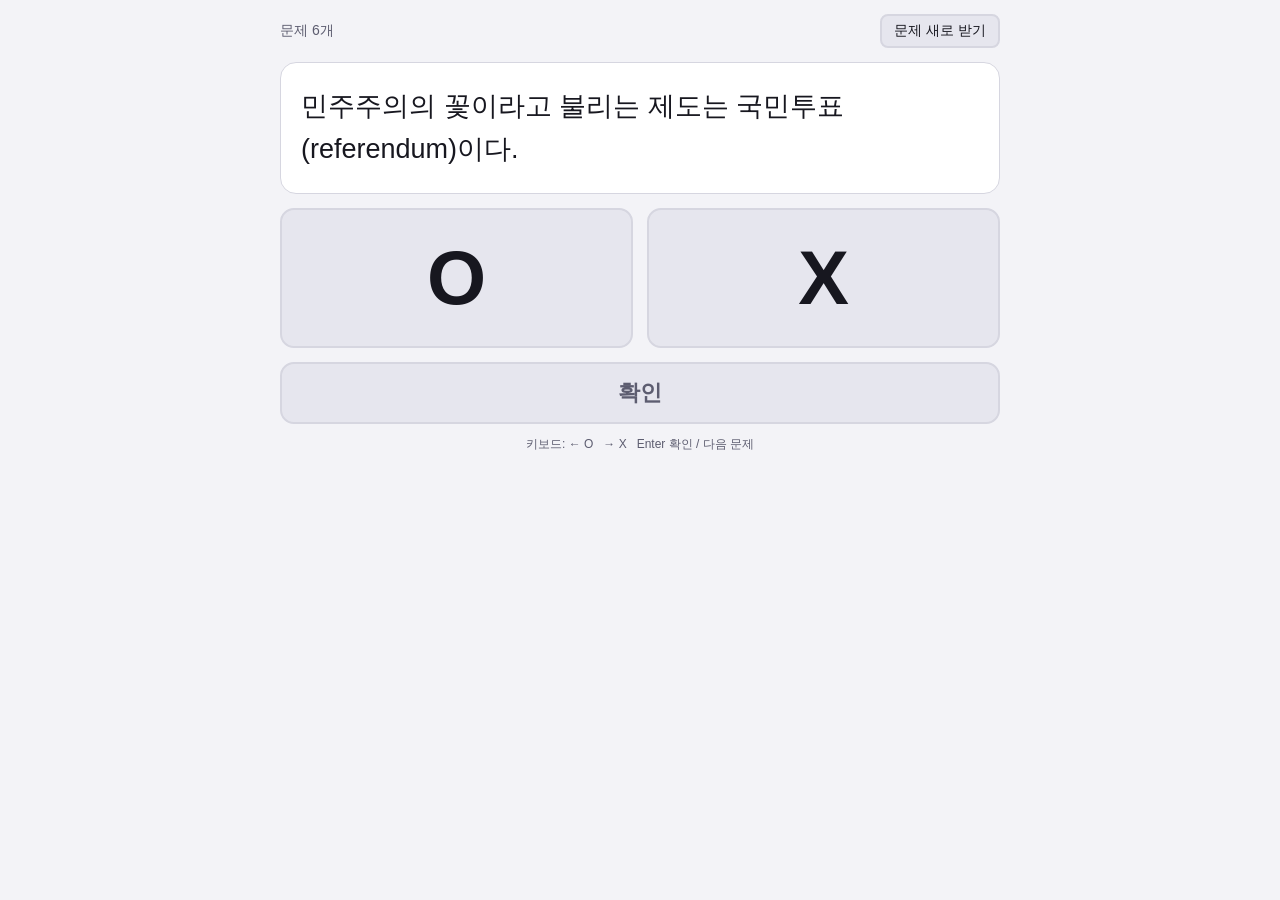
==== quiz.html @ 244ef82b "Add files via upload" ====
<!DOCTYPE html>
<html lang="ko">
<head>
<meta charset="utf-8">
<meta name="viewport" content="width=device-width, initial-scale=1, viewport-fit=cover">
<meta name="theme-color" content="#16161f">
<meta name="apple-mobile-web-app-capable" content="yes">
<meta name="mobile-web-app-capable" content="yes">
<meta name="apple-mobile-web-app-title" content="OX 풀기">
<link rel="icon" href="icon.png">
<link rel="apple-touch-icon" href="icon.png">
<title>OX 풀기</title>
<style>
  :root {
    --bg: #16161f; --card: #22222e; --line: #3a3a4c; --text: #f2f2f6; --sub: #a4a4b8;
    --o: #3d9a5c; --x: #c8504f; --pick: #ffd75a; --ok: #6fdc8c; --bad: #ff7b7b; --btn: #343447;
  }
  @media (prefers-color-scheme: light) {
    :root { --bg: #f3f3f7; --card: #ffffff; --line: #d6d6e0; --text: #17171f; --sub: #5d5d70;
            --btn: #e6e6ee; --ok: #1f8a43; --bad: #c62f2f; --pick: #f2b800; }
  }
  * { box-sizing: border-box; }
  html, body { margin: 0; height: 100%; background: var(--bg); color: var(--text);
    font-family: "Pretendard", "Apple SD Gothic Neo", "Malgun Gothic", "Noto Sans KR", sans-serif;
    -webkit-tap-highlight-color: transparent; -webkit-text-size-adjust: 100%; }
  body { display: flex; flex-direction: column; align-items: center;
    padding: max(14px, env(safe-area-inset-top)) 14px max(14px, env(safe-area-inset-bottom)); }
  main { width: 100%; max-width: 720px; display: flex; flex-direction: column; gap: 14px; flex: 1; }

  .top { display: flex; justify-content: space-between; align-items: center; color: var(--sub); font-size: 14px; }
  .top button { font-size: 14px; padding: 6px 12px; min-height: 0; border-radius: 8px; }

  .card { background: var(--card); border: 1px solid var(--line); border-radius: 16px; padding: 22px 20px; }
  #question { font-size: clamp(20px, 5.2vw, 27px); line-height: 1.6; word-break: keep-all; overflow-wrap: anywhere; white-space: pre-wrap; }
  .card img { display: block; max-width: 100%; max-height: 45vh; margin: 12px auto 0; border-radius: 8px; background: #fff; }

  .choices { display: grid; grid-template-columns: 1fr 1fr; gap: 14px; }
  button { font: inherit; color: var(--text); background: var(--btn); border: 2px solid var(--line);
    border-radius: 14px; cursor: pointer; touch-action: manipulation; user-select: none; -webkit-user-select: none; }
  .choice { height: clamp(96px, 20vh, 140px); font-size: clamp(54px, 14vw, 76px); font-weight: 800; line-height: 1; }
  .choice.sel { border-color: var(--pick); box-shadow: 0 0 0 3px var(--pick) inset; }
  .choice.right { background: var(--o); border-color: var(--o); color: #fff; }
  .choice.wrong { background: var(--x); border-color: var(--x); color: #fff; }
  .choice:disabled { cursor: default; }
  .choice:not(:disabled):active, #action:not(:disabled):active { transform: translateY(2px); }

  #action { min-height: 62px; font-size: 22px; font-weight: 700; background: #2f7d4f; border-color: #2f7d4f; color: #fff; }
  #action:disabled { background: var(--btn); border-color: var(--line); color: var(--sub); }

  #result { font-size: 24px; font-weight: 800; text-align: center; margin: 0 0 10px; }
  #result.ok { color: var(--ok); } #result.bad { color: var(--bad); }
  #explain { font-size: clamp(17px, 4.4vw, 21px); line-height: 1.75; word-break: keep-all; overflow-wrap: anywhere; white-space: pre-wrap; }
  .hidden { display: none !important; }
  #status { text-align: center; color: var(--sub); font-size: 16px; padding: 40px 10px; line-height: 1.7; }
  .keys { text-align: center; color: var(--sub); font-size: 12px; }
  @media (pointer: coarse) { .keys { display: none; } }
</style>
</head>
<body>
<main>
  <div class="top">
    <span id="count"></span>
    <button id="reload" type="button">문제 새로 받기</button>
  </div>

  <div id="status">문제를 불러오는 중...</div>

  <div id="quiz" class="hidden">
    <div class="card" style="margin-bottom:14px">
      <div id="question"></div>
      <img id="qimg" class="hidden" alt="문제 이미지">
    </div>
    <div class="choices" style="margin-bottom:14px">
      <button id="btnO" class="choice" type="button">O</button>
      <button id="btnX" class="choice" type="button">X</button>
    </div>
    <button id="action" type="button" style="width:100%" disabled>확인</button>
    <div id="explainCard" class="card hidden" style="margin-top:14px">
      <p id="result"></p>
      <div id="explain"></div>
      <img id="eimg" class="hidden" alt="해설 이미지">
    </div>
    <p class="keys">키보드: ← O &nbsp; → X &nbsp; Enter 확인 / 다음 문제</p>
  </div>
</main>

<script>
"use strict";
// 문제는 같은 저장소(GitHub Pages)에서 먼저 찾고, 안 되면 raw 주소에서 받는다.
const RAW_BASE = "https://raw.githubusercontent.com/easycu/study-quiz-data/main/";
const $ = id => document.getElementById(id);

let problems = [];   // {question, correct, explanation, qimg, eimg}
let deck = [];       // 아직 안 나온 문제 순서 (다 돌면 다시 섞음)
let current = null, last = null;
let selected = null, answered = false;

function shuffle(a) {
  for (let i = a.length - 1; i > 0; i--) { const j = Math.floor(Math.random() * (i + 1)); [a[i], a[j]] = [a[j], a[i]]; }
  return a;
}
async function getJSON(url) {
  const ctrl = new AbortController();
  const t = setTimeout(() => ctrl.abort(), 60000);
  try {
    const r = await fetch(url, { cache: "no-cache", signal: ctrl.signal });
    if (!r.ok) throw new Error(r.status);
    return await r.json();
  } finally { clearTimeout(t); }
}
async function loadFrom(base) {
  const index = await getJSON(base + "index.json");
  const names = (index.files || []).map(f => f && f.name).filter(n => /^problems_\d+\.json$/.test(n || ""));
  if (!names.length) throw new Error("문제 파일 목록이 비어 있음");
  const out = [];
  for (let i = 0; i < names.length; i++) {
    $("status").textContent = `문제 받는 중... (${i + 1}/${names.length})`;
    const data = await getJSON(base + names[i]);
    const images = (data && data.images) || {};
    for (const p of (data && data.problems) || []) {
      if (!p || (p.correct !== "O" && p.correct !== "X")) continue;
      out.push({ question: p.question || "", correct: p.correct, explanation: p.explanation || "",
                 qimg: images[p.question_image] || null, eimg: images[p.explanation_image] || null });
    }
  }
  if (!out.length) throw new Error("문제가 0개");
  return out;
}
async function load() {
  $("quiz").classList.add("hidden");
  $("status").classList.remove("hidden");
  $("status").textContent = "문제를 불러오는 중...";
  $("reload").disabled = true;
  const bases = [];
  if (location.protocol.startsWith("http")) bases.push(new URL("./", location.href).href);
  bases.push(RAW_BASE);
  let err = "";
  for (const b of bases) {
    try { problems = await loadFrom(b); err = ""; break; }
    catch (e) { err = e.name === "AbortError" ? "시간 초과" : (e.message || String(e)); }
  }
  $("reload").disabled = false;
  if (err) {
    $("status").innerHTML = "문제를 불러오지 못했습니다.<br>인터넷 연결을 확인하고 '문제 새로 받기'를 눌러주세요.<br><small>(" + err + ")</small>";
    return;
  }
  $("count").textContent = `문제 ${problems.length}개`;
  deck = [];
  $("status").classList.add("hidden");
  $("quiz").classList.remove("hidden");
  next();
}

function setImg(el, src) {
  if (src) { el.src = src; el.classList.remove("hidden"); }
  else { el.removeAttribute("src"); el.classList.add("hidden"); }
}
function next() {
  if (!deck.length) {
    deck = shuffle(problems.slice());
    if (deck.length > 1 && deck[deck.length - 1] === last) deck.unshift(deck.pop()); // 같은 문제 연속 방지
  }
  current = deck.pop(); last = current;
  selected = null; answered = false;
  $("question").textContent = current.question;
  setImg($("qimg"), current.qimg);
  for (const b of [$("btnO"), $("btnX")]) { b.className = "choice"; b.disabled = false; }
  $("explainCard").classList.add("hidden");
  $("action").textContent = "확인";
  $("action").disabled = true;
  window.scrollTo(0, 0);
}
function pick(c) {
  if (answered) return;
  selected = c;
  $("btnO").classList.toggle("sel", c === "O");
  $("btnX").classList.toggle("sel", c === "X");
  $("action").disabled = false;
}
function submit() {
  if (answered || !selected) return;
  answered = true;
  const right = selected === current.correct;
  const bo = $("btnO"), bx = $("btnX");
  for (const b of [bo, bx]) { b.disabled = true; b.classList.remove("sel"); }
  (current.correct === "O" ? bo : bx).classList.add("right");
  if (!right) (selected === "O" ? bo : bx).classList.add("wrong");
  const r = $("result");
  r.textContent = right ? `정답! (${current.correct})` : `오답 — 정답은 ${current.correct}`;
  r.className = right ? "ok" : "bad";
  $("explain").textContent = current.explanation || "(해설 없음)";
  setImg($("eimg"), current.eimg);
  $("explainCard").classList.remove("hidden");
  $("action").textContent = "다음 문제";
  // 실수로 두 번 눌려 해설을 못 보고 넘어가지 않게 잠깐 막는다
  $("action").disabled = true;
  setTimeout(() => { $("action").disabled = false; }, 350);
  $("explainCard").scrollIntoView({ behavior: "smooth", block: "nearest" });
}
function action() { if (answered) next(); else submit(); }

$("btnO").onclick = () => pick("O");
$("btnX").onclick = () => pick("X");
$("action").onclick = action;
$("reload").onclick = load;
document.addEventListener("keydown", e => {
  if (!current || $("quiz").classList.contains("hidden")) return;
  if (e.key === "ArrowLeft" || e.key === "o" || e.key === "O") pick("O");
  else if (e.key === "ArrowRight" || e.key === "x" || e.key === "X") pick("X");
  else if (e.key === "Enter" || e.key === " ") { e.preventDefault(); if (!$("action").disabled) action(); }
});
load();
</script>
</body>
</html>
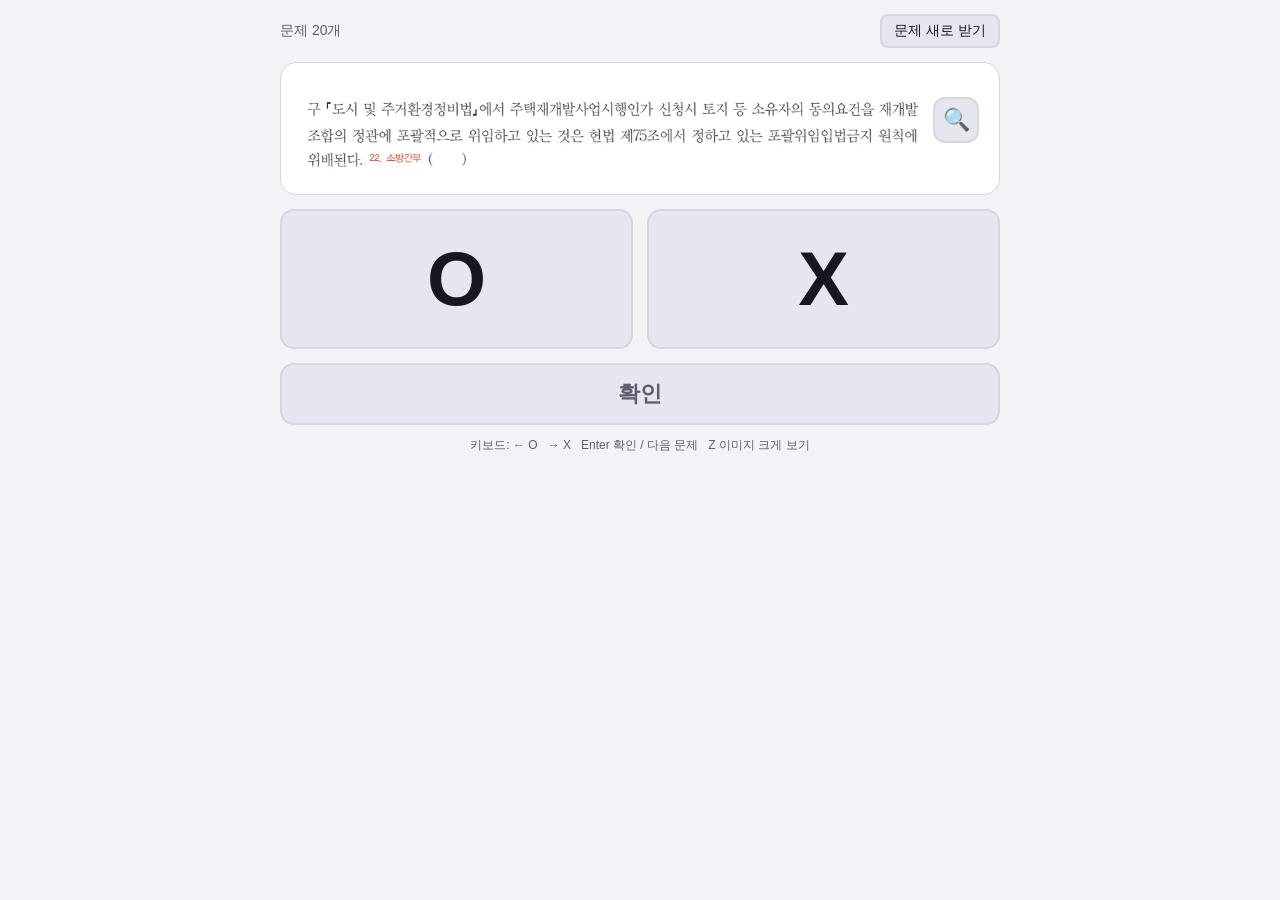
==== commit d93028c9: "Add files via upload" ====
--- a/quiz.html
+++ b/quiz.html
@@ -32,7 +32,23 @@
 
   .card { background: var(--card); border: 1px solid var(--line); border-radius: 16px; padding: 22px 20px; }
   #question { font-size: clamp(20px, 5.2vw, 27px); line-height: 1.6; word-break: keep-all; overflow-wrap: anywhere; white-space: pre-wrap; }
-  .card img { display: block; max-width: 100%; max-height: 45vh; margin: 12px auto 0; border-radius: 8px; background: #fff; }
+  /* 이미지 + 바로 옆 돋보기 버튼 */
+  .imgwrap { display: flex; align-items: flex-start; justify-content: center; gap: 8px; margin: 12px 0 0; }
+  .imgwrap img { display: block; min-width: 0; max-width: calc(100% - 54px); max-height: 45vh; object-fit: contain;
+    border-radius: 8px; background: #fff; cursor: zoom-in; }
+  .zoombtn { flex: none; width: 46px; height: 46px; padding: 0; font-size: 22px; border-radius: 12px;
+    background: var(--btn); border: 2px solid var(--line); }
+  #explain:not(:empty) { margin-top: 12px; }
+  #eimgWrap + #explain { margin-top: 14px; }
+  /* 이미지 크게 보기 */
+  #zoomView { position: fixed; inset: 0; z-index: 20; background: rgba(5, 5, 9, 0.96); touch-action: none; }
+  #zoomStage { position: absolute; inset: 0; overflow: hidden; touch-action: none; cursor: grab; }
+  #zoomImg { position: absolute; left: 0; top: 0; max-width: none; transform-origin: 0 0; background: #fff;
+    border-radius: 4px; user-select: none; -webkit-user-select: none; -webkit-user-drag: none; }
+  #zoomClose { position: absolute; top: max(10px, env(safe-area-inset-top)); right: 10px; width: 52px; height: 52px;
+    padding: 0; font-size: 24px; border-radius: 12px; background: rgba(40, 40, 60, 0.85); color: #fff; z-index: 2; }
+  #zoomHint { position: absolute; left: 0; right: 0; bottom: max(6px, env(safe-area-inset-bottom)); margin: 0;
+    text-align: center; color: #9a9ab8; font-size: 12px; pointer-events: none; }
 
   .choices { display: grid; grid-template-columns: 1fr 1fr; gap: 14px; }
   button { font: inherit; color: var(--text); background: var(--btn); border: 2px solid var(--line);
@@ -68,7 +84,10 @@
   <div id="quiz" class="hidden">
     <div class="card" style="margin-bottom:14px">
       <div id="question"></div>
-      <img id="qimg" class="hidden" alt="문제 이미지">
+      <div id="qimgWrap" class="imgwrap hidden">
+        <img id="qimg" alt="문제 이미지">
+        <button class="zoombtn" type="button" data-for="qimg" aria-label="크게 보기">🔍</button>
+      </div>
     </div>
     <div class="choices" style="margin-bottom:14px">
       <button id="btnO" class="choice" type="button">O</button>
@@ -77,12 +96,21 @@
     <button id="action" type="button" style="width:100%" disabled>확인</button>
     <div id="explainCard" class="card hidden" style="margin-top:14px">
       <p id="result"></p>
+      <div id="eimgWrap" class="imgwrap hidden">
+        <img id="eimg" alt="해설 이미지">
+        <button class="zoombtn" type="button" data-for="eimg" aria-label="크게 보기">🔍</button>
+      </div>
       <div id="explain"></div>
-      <img id="eimg" class="hidden" alt="해설 이미지">
     </div>
-    <p class="keys">키보드: ← O &nbsp; → X &nbsp; Enter 확인 / 다음 문제</p>
+    <p class="keys">키보드: ← O &nbsp; → X &nbsp; Enter 확인 / 다음 문제 &nbsp; Z 이미지 크게 보기</p>
   </div>
 </main>
+
+<div id="zoomView" class="hidden">
+  <div id="zoomStage"><img id="zoomImg" alt="확대 이미지" draggable="false"></div>
+  <button id="zoomClose" type="button" aria-label="닫기">✕</button>
+  <p id="zoomHint">두 손가락으로 벌려 더 확대 · 두 번 톡 = 확대/원래대로 · ✕로 닫기</p>
+</div>
 
 <script>
 "use strict";
@@ -152,8 +180,9 @@
 }
 
 function setImg(el, src) {
-  if (src) { el.src = src; el.classList.remove("hidden"); }
-  else { el.removeAttribute("src"); el.classList.add("hidden"); }
+  const wrap = el.parentElement;
+  if (src) { el.src = src; wrap.classList.remove("hidden"); }
+  else { el.removeAttribute("src"); wrap.classList.add("hidden"); }
 }
 function next() {
   if (!deck.length) {
@@ -188,7 +217,8 @@
   const r = $("result");
   r.textContent = right ? `정답! (${current.correct})` : `오답 — 정답은 ${current.correct}`;
   r.className = right ? "ok" : "bad";
-  $("explain").textContent = current.explanation || "(해설 없음)";
+  // 해설: 이미지가 있으면 이미지를 먼저, 그 밑에 추가 설명 글
+  $("explain").textContent = current.explanation || (current.eimg ? "" : "(해설 없음)");
   setImg($("eimg"), current.eimg);
   $("explainCard").classList.remove("hidden");
   $("action").textContent = "다음 문제";
@@ -203,8 +233,146 @@
 $("btnX").onclick = () => pick("X");
 $("action").onclick = action;
 $("reload").onclick = load;
+// ---------- 이미지 크게 보기 ----------
+const clamp = (v, lo, hi) => Math.max(lo, Math.min(hi, v));
+const hypot = Math.hypot;
+const ZoomView = {
+    isOpen: false,
+    onClose: null,
+    _img: null, _stage: null,
+    _fit: 1, _z: 1, _x: 0, _y: 0,          // 화면 맞춤 배율, 추가 확대 배율, 이미지 왼쪽 위 위치(px)
+    _ptrs: new Map(), _lastTap: null, _moved: 0,
+
+    init() {
+        this._view = document.getElementById("zoomView");
+        this._stage = document.getElementById("zoomStage");
+        this._img = document.getElementById("zoomImg");
+        this._img.style.left = "0px"; this._img.style.top = "0px";
+        document.getElementById("zoomClose").addEventListener("click", e => { e.stopPropagation(); this.close(); });
+        const st = this._stage;
+        st.addEventListener("pointerdown", e => this._down(e));
+        st.addEventListener("pointermove", e => this._move(e));
+        st.addEventListener("pointerup", e => this._up(e));
+        st.addEventListener("pointercancel", e => this._up(e));
+        st.addEventListener("wheel", e => {
+            e.preventDefault();
+            this._zoomAt(e.clientX, e.clientY, this._z * Math.exp(-e.deltaY * 0.0015));
+        }, { passive: false });
+        ["touchstart", "touchmove", "touchend"].forEach(t =>
+            st.addEventListener(t, e => e.preventDefault(), { passive: false }));
+        // 열려 있는 동안 키보드는 게임에 넘기지 않는다
+        window.addEventListener("keydown", e => {
+            if (!this.isOpen) return;
+            e.preventDefault(); e.stopImmediatePropagation();
+            if (["Escape", "Enter", "NumpadEnter", "Space", "KeyZ"].includes(e.code)) this.close();
+        }, true);
+        window.addEventListener("resize", () => { if (this.isOpen) this._reset(); });
+    },
+
+    open(src, onClose) {
+        if (!src) return;
+        if (!this._img) this.init();
+        this.onClose = onClose || null;
+        this.isOpen = true;
+        this._view.classList.remove("hidden");
+        this._ptrs.clear();
+        const img = this._img;
+        img.onload = () => this._reset();
+        img.src = src;
+        if (img.complete && img.naturalWidth) this._reset();
+    },
+    close() {
+        if (!this.isOpen) return;
+        this.isOpen = false;
+        this._view.classList.add("hidden");
+        this._ptrs.clear();
+        const cb = this.onClose; this.onClose = null;
+        if (cb) cb();
+    },
+
+    _reset() {
+        const img = this._img, vw = this._stage.clientWidth, vh = this._stage.clientHeight;
+        if (!img.naturalWidth) return;
+        img.style.width = img.naturalWidth + "px"; img.style.height = img.naturalHeight + "px";
+        // 화면에 꽉 차게 (작은 이미지는 최대 4배까지 키움)
+        this._fit = Math.min((vw * 0.96) / img.naturalWidth, (vh * 0.86) / img.naturalHeight, 4);
+        this._z = 1;
+        this._x = (vw - img.naturalWidth * this._fit) / 2;
+        this._y = (vh - img.naturalHeight * this._fit) / 2;
+        this._apply();
+    },
+    _apply() {
+        const img = this._img, vw = this._stage.clientWidth, vh = this._stage.clientHeight;
+        const s = this._fit * this._z, w = img.naturalWidth * s, h = img.naturalHeight * s;
+        // 화면보다 작으면 가운데, 크면 빈 곳이 안 생기게 이동 범위 제한
+        this._x = w <= vw ? (vw - w) / 2 : clamp(this._x, vw - w, 0);
+        this._y = h <= vh ? (vh - h) / 2 : clamp(this._y, vh - h, 0);
+        img.style.transform = `translate(${this._x}px, ${this._y}px) scale(${s})`;
+    },
+    _local(cx, cy) { const r = this._stage.getBoundingClientRect(); return [cx - r.left, cy - r.top]; },
+    _zoomAt(cx, cy, newZ) {
+        newZ = clamp(newZ, 1, 6);
+        const [px, py] = this._local(cx, cy), k = newZ / this._z;
+        this._x = px - (px - this._x) * k;
+        this._y = py - (py - this._y) * k;
+        this._z = newZ;
+        this._apply();
+    },
+
+    _down(e) {
+        e.preventDefault();
+        try { this._stage.setPointerCapture(e.pointerId); } catch (_) { /* 무시 */ }
+        this._ptrs.set(e.pointerId, { x: e.clientX, y: e.clientY });
+        if (this._ptrs.size === 1) this._moved = 0;
+    },
+    _move(e) {
+        const p = this._ptrs.get(e.pointerId);
+        if (!p) return;
+        e.preventDefault();
+        if (this._ptrs.size === 1) {
+            this._x += e.clientX - p.x; this._y += e.clientY - p.y;
+            this._moved += Math.abs(e.clientX - p.x) + Math.abs(e.clientY - p.y);
+            p.x = e.clientX; p.y = e.clientY;
+            this._apply();
+            return;
+        }
+        // 두 손가락: 벌린 만큼 확대 + 가운데가 움직인 만큼 이동
+        const [a, b] = [...this._ptrs.values()];
+        const oldD = hypot(a.x - b.x, a.y - b.y), oldMx = (a.x + b.x) / 2, oldMy = (a.y + b.y) / 2;
+        p.x = e.clientX; p.y = e.clientY;
+        const [a2, b2] = [...this._ptrs.values()];
+        const newD = hypot(a2.x - b2.x, a2.y - b2.y), mx = (a2.x + b2.x) / 2, my = (a2.y + b2.y) / 2;
+        this._moved += 100;
+        this._x += mx - oldMx; this._y += my - oldMy;
+        if (oldD > 0) this._zoomAt(mx, my, this._z * newD / oldD); else this._apply();
+    },
+    _up(e) {
+        if (!this._ptrs.has(e.pointerId)) return;
+        this._ptrs.delete(e.pointerId);
+        if (this._ptrs.size > 0 || this._moved > 10) return;
+        // 두 번 톡: 확대 <-> 원래대로
+        const now = performance.now(), last = this._lastTap;
+        if (last && now - last.t < 350 && hypot(e.clientX - last.x, e.clientY - last.y) < 40) {
+            this._lastTap = null;
+            if (this._z > 1.05) { this._z = 1; this._apply(); }
+            else this._zoomAt(e.clientX, e.clientY, 2.5);
+        } else {
+            this._lastTap = { t: now, x: e.clientX, y: e.clientY };
+        }
+    },
+};
+
+for (const id of ["qimg", "eimg"]) $(id).onclick = () => ZoomView.open($(id).src);
+document.querySelectorAll(".zoombtn").forEach(b => b.onclick = e => { e.stopPropagation(); ZoomView.open($(b.dataset.for).src); });
+
 document.addEventListener("keydown", e => {
+  if (ZoomView.isOpen) return;
   if (!current || $("quiz").classList.contains("hidden")) return;
+  if (e.key === "z" || e.key === "Z") {
+    const src = answered && current.eimg ? current.eimg : current.qimg;
+    if (src) ZoomView.open(src);
+    return;
+  }
   if (e.key === "ArrowLeft" || e.key === "o" || e.key === "O") pick("O");
   else if (e.key === "ArrowRight" || e.key === "x" || e.key === "X") pick("X");
   else if (e.key === "Enter" || e.key === " ") { e.preventDefault(); if (!$("action").disabled) action(); }
